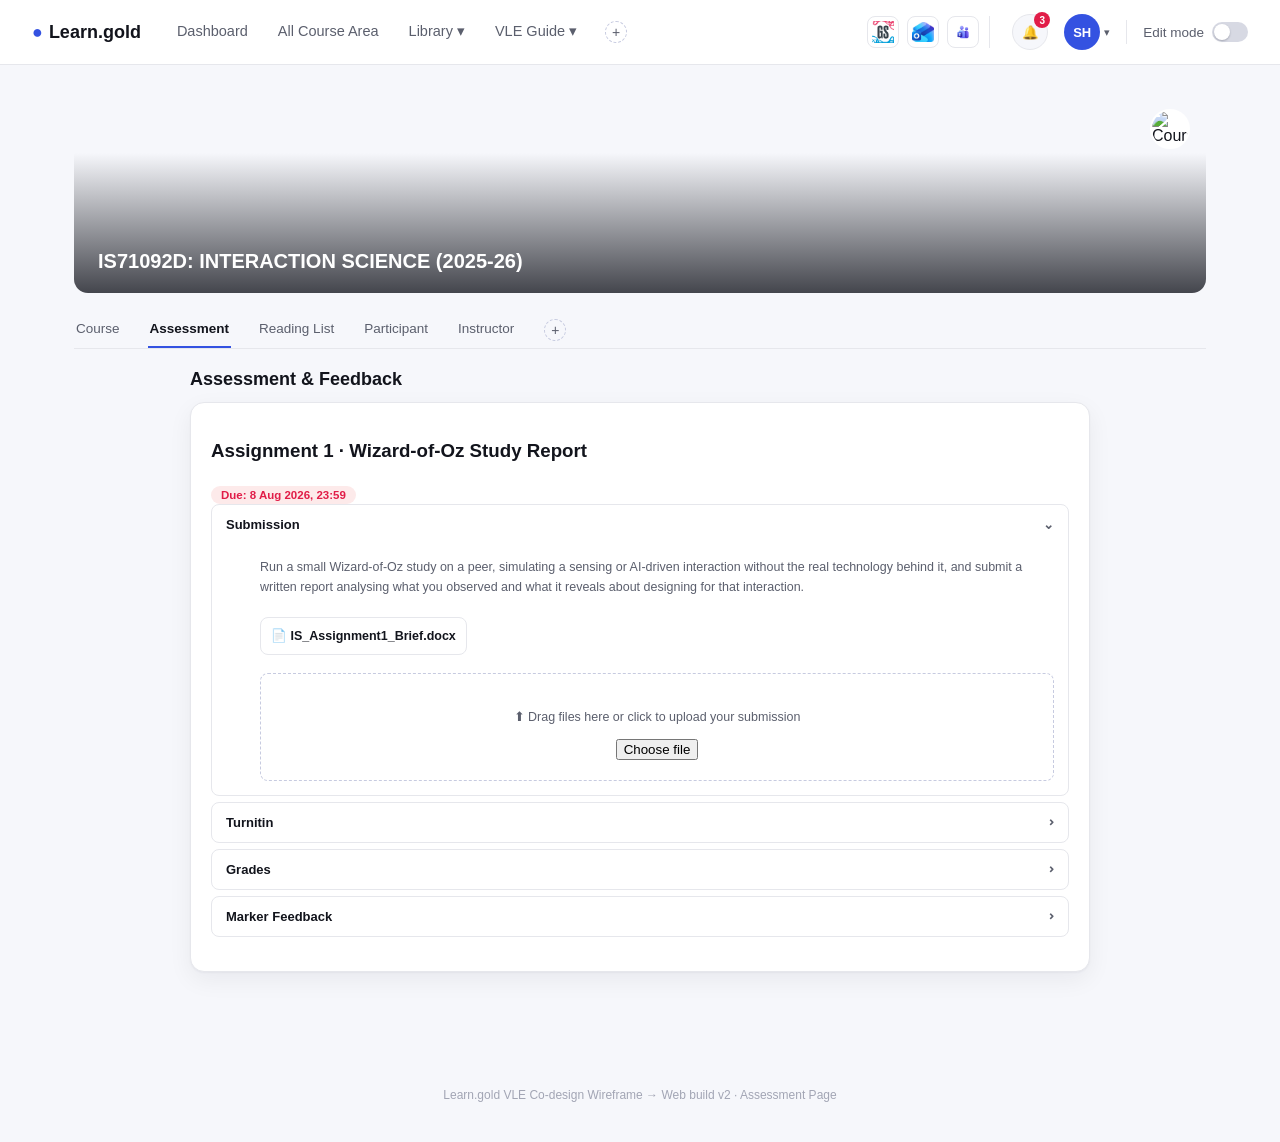
==== v3-assignment-is.html @ fa29c526 "Initial commit: v3 site (VLE prototype) Co-Authored-By: Claude Sonnet 5 <noreply@anthropic.com> Clau" ====
<!DOCTYPE html>
<html lang="zh-Hant">
<head>
<meta charset="UTF-8">
<meta name="viewport" content="width=device-width, initial-scale=1.0">
<title>Assessment · Learn.gold</title>
<link rel="stylesheet" href="v3-styles.css">
</head>
<body>

<nav class="topnav">
  <div class="nav-left">
    <div class="brand"><span class="dot">●</span>Learn.gold</div>
    <div class="nav-links">
      <a href="v3-dashboard.html">Dashboard</a>
      <a href="v3-all-courses.html">All Course Area</a>
      <a href="https://www.gold.ac.uk/library/">Library ▾</a>
      <a href="https://www.gold.ac.uk/students/vle/">VLE Guide ▾</a>
      <!-- add-to-nav: pick extra shortcuts to pin into the navigation bar -->
      <div class="nav-add">
        <button class="nav-add-btn" id="navAddBtn" title="Add a shortcut to the navigation bar" aria-haspopup="true">+</button>
        <div class="nav-add-panel" id="navAddPanel">
          <div class="nav-add-head">Add to navigation</div>
          <label class="nav-add-item">
            <input type="checkbox" data-nav-add="analytics" data-nav-href="v3-achievement.html">
            <span>Learning Analytics</span>
          </label>
          <label class="nav-add-item">
            <input type="checkbox" data-nav-add="calendar" data-nav-href="v3-calendar.html">
            <span>Calendar</span>
          </label>
        </div>
      </div>
    </div>
  </div>
  <div class="nav-right">
    <div class="brand-icons">
      <button class="brand-icon-btn" title="my goldsmiths"><img src="assets/icon-goldsmiths.png" alt="My Goldsmiths"></button>
      <button class="brand-icon-btn" title="Outlook"><img src="assets/icon-outlook.jpeg" alt="Outlook"></button>
      <button class="brand-icon-btn" title="Microsoft Teams"><img src="assets/icon-teams.jpeg" alt="Microsoft Teams"></button>
    </div>
    <button class="icon-btn" title="Notifications">🔔<span class="badge">3</span></button>
    <div class="user-menu">
      <button class="user-menu-trigger" id="userMenuBtn" aria-haspopup="true">
        <div class="avatar" title="雪莉美 Sherly">SH</div>
        <span class="chevron">▾</span>
      </button>
      <div class="user-menu-panel" id="userMenuPanel">
        <a href="#" class="um-entry">Profile</a>
        <a href="#" class="um-entry">Preferences</a>
        <a href="#" class="um-entry">Private files</a>
        <div class="um-divider"></div>
        <a href="#" class="um-entry" id="signOutBtn">Sign out</a>
      </div>
    </div>
    <div class="nav-divider"></div>
    <label class="edit-mode-toggle">
      <span>Edit mode</span>
      <input type="checkbox" id="editModeToggle">
      <span class="toggle-track"><span class="toggle-thumb"></span></span>
    </label>
  </div>
</nav>

<div class="page">

  <div class="hero-banner" style="background-image:url('https://picsum.photos/seed/interaction1/1200/400')">
    <div class="instructor"><img src="https://i.pravatar.cc/80?img=32" alt="Course lead"></div>
    <div class="hero-text">
      <h1>IS71092D: INTERACTION SCIENCE (2025-26)</h1>
    </div>
  </div>

  <div class="tabbar">
    <a href="v3-course-is.html">Course</a>
    <a href="v3-assignment-is.html" class="active">Assessment</a>
    <a href="v3-reading-list.html?c=is">Reading List</a>
    <a href="v3-participant.html?c=is">Participant</a>
    <a href="v3-instructor.html?c=is">Instructor</a>
    <div class="tab-add">
      <button class="tab-add-btn" title="Add a section to this course" aria-haspopup="true">+</button>
      <div class="tab-add-panel">
        <div class="tab-add-head">Add section</div>
        <label class="tab-add-item"><input type="checkbox" data-tab-add="quiz"><span>Quiz</span></label>
        <label class="tab-add-item"><input type="checkbox" data-tab-add="resources"><span>Resources</span></label>
      </div>
    </div>
  </div>

  <div class="assign-main" style="max-width:900px;margin:0 auto;">

    <div class="section-head" style="margin-bottom:12px;">
      <h2 style="font-size:18px;">Assessment &amp; Feedback</h2>
    </div>

    <div class="assignment-block card">
      <h3>Assignment 1 · Wizard-of-Oz Study Report</h3>
      <div class="deadline-tag">Due: 8 Aug 2026, 23:59</div>
      <div class="info-accordion">
        <div class="info-row">
          <div class="info-row-head"><span>Submission</span><span class="chev">⌄</span></div>
          <div class="info-row-body">
            <p>Run a small Wizard-of-Oz study on a peer, simulating a sensing or AI-driven interaction without the real technology behind it, and submit a written report analysing what you observed and what it reveals about designing for that interaction.</p>
            <div class="doc-chip">📄 IS_Assignment1_Brief.docx</div>
            <div class="upload-area">
              <p>⬆ Drag files here or click to upload your submission</p>
              <button class="primary">Choose file</button>
            </div>
          </div>
        </div>
        <div class="info-row collapsed">
          <div class="info-row-head"><span>Turnitin</span><span class="chev">⌄</span></div>
          <div class="info-row-body">
            <p>Your submission is automatically checked against Turnitin's database for originality. You can view and re-check your similarity report as many times as you like before the deadline — only your latest submission is scored.</p>
            <div class="doc-chip">🛡️ Similarity report will appear here after upload</div>
          </div>
        </div>
        <div class="info-row collapsed">
          <div class="info-row-head"><span>Grades</span><span class="chev">⌄</span></div>
          <div class="info-row-body">
            <p>Graded against the module's standard marking rubric: study design (30%), quality of observation (40%), and analysis (30%). Your final grade will be released here once marking and moderation are complete.</p>
          </div>
        </div>
        <div class="info-row collapsed">
          <div class="info-row-head"><span>Marker Feedback</span><span class="chev">⌄</span></div>
          <div class="info-row-body">
            <p>Written feedback from your marker will appear here once grading is complete — use it to inform your final project.</p>
          </div>
        </div>
      </div>
    </div>

  </div>
</div>

<footer class="page-footer">Learn.gold VLE Co-design Wireframe → Web build v2 · Assessment Page</footer>

<script src="v3-script.js"></script>
</body>
</html>
---- v3-styles.css ----
:root{
  --blue:#3452e1;
  --blue-dark:#2438b0;
  --blue-light:#eef1fe;
  --green:#16a34a;
  --purple:#7c3aed;
  --red:#e11d48;
  --orange:#f5924a;
  --ink:#12141c;
  --ink-soft:#5b5f6d;
  --line:#e6e7ec;
  --bg:#f6f7fb;
  --card:#ffffff;
  --radius:14px;
  --radius-sm:8px;
  --shadow:0 1px 2px rgba(16,20,40,.04), 0 8px 24px rgba(16,20,40,.06);
  font-family:-apple-system,BlinkMacSystemFont,"Segoe UI",Roboto,Helvetica,Arial,sans-serif;
}

*{box-sizing:border-box;}
html,body{margin:0;padding:0;}
body{background:var(--bg);color:var(--ink);-webkit-font-smoothing:antialiased;}
a{color:inherit;text-decoration:none;}
ul{list-style:none;margin:0;padding:0;}
button{font-family:inherit;cursor:pointer;}

/* ---------- Top nav ---------- */
.topnav{display:flex;align-items:center;justify-content:space-between;padding:14px 32px;background:#fff;border-bottom:1px solid var(--line);position:sticky;top:0;z-index:50;}
.topnav .brand{font-weight:800;font-size:18px;color:var(--ink);display:flex;align-items:center;gap:6px;}
.topnav .brand .dot{color:var(--blue);}
.nav-left{display:flex;align-items:center;gap:34px;}
.nav-links{display:flex;align-items:center;gap:26px;font-size:14.5px;color:var(--ink-soft);}
.nav-links a{padding:6px 2px;border-bottom:2px solid transparent;}
.nav-links a.active{color:var(--ink);font-weight:600;border-color:var(--blue);}
.nav-links a:hover{color:var(--ink);}
.nav-right{display:flex;align-items:center;gap:16px;}
.icon-btn{width:36px;height:36px;border-radius:50%;display:flex;align-items:center;justify-content:center;background:var(--bg);border:1px solid var(--line);color:var(--ink-soft);position:relative;}
.icon-btn:hover{background:var(--blue-light);color:var(--blue);}
.icon-btn .badge{position:absolute;top:-3px;right:-3px;background:var(--red);color:#fff;font-size:10px;font-weight:700;border-radius:50%;width:16px;height:16px;display:flex;align-items:center;justify-content:center;}
.avatar{width:36px;height:36px;border-radius:50%;background:var(--blue);color:#fff;font-weight:700;font-size:13px;display:flex;align-items:center;justify-content:center;}
.quick-tools{display:flex;align-items:center;gap:8px;padding-right:10px;border-right:1px solid var(--line);margin-right:6px;}
.quick-tools .icon-btn{width:32px;height:32px;font-size:14px;}
.brand-icons{display:flex;align-items:center;gap:8px;padding-right:10px;border-right:1px solid var(--line);margin-right:6px;}
.brand-icon-btn{width:32px;height:32px;border-radius:8px;border:1px solid var(--line);background:#fff;display:flex;align-items:center;justify-content:center;overflow:hidden;padding:4px;}
.brand-icon-btn:hover{border-color:var(--blue);}
.brand-icon-btn img{width:100%;height:100%;object-fit:contain;}
.user-menu{position:relative;}
.user-menu-trigger{display:flex;align-items:center;gap:4px;background:none;border:none;padding:0;}
.user-menu-trigger .chevron{font-size:11px;color:var(--ink-soft);}
.user-menu-trigger:hover .chevron{color:var(--blue);}
.user-menu-panel{display:none;position:absolute;top:100%;right:0;margin-top:10px;background:#fff;border:1px solid var(--line);border-radius:10px;box-shadow:var(--shadow);padding:6px;min-width:180px;z-index:60;}
.user-menu-panel.open{display:block;}
.um-entry{display:block;font-size:13px;color:var(--ink);padding:8px 10px;border-radius:6px;}
.um-entry:hover{background:var(--blue-light);color:var(--blue);}
.um-divider{height:1px;background:var(--line);margin:6px 2px;}
.nav-divider{width:1px;height:24px;background:var(--line);}
.edit-mode-toggle{display:flex;align-items:center;gap:8px;font-size:13.5px;color:var(--ink-soft);cursor:pointer;user-select:none;}
.edit-mode-toggle input{display:none;}
.edit-mode-toggle .toggle-track{width:36px;height:20px;border-radius:20px;background:#d7d9e3;position:relative;transition:background .15s;flex:0 0 36px;}
.edit-mode-toggle .toggle-thumb{position:absolute;top:2px;left:2px;width:16px;height:16px;border-radius:50%;background:#fff;box-shadow:0 1px 2px rgba(16,20,40,.25);transition:left .15s;}
.edit-mode-toggle input:checked + .toggle-track{background:var(--blue);}
.edit-mode-toggle input:checked + .toggle-track .toggle-thumb{left:18px;}

/* ---------- Page shell ---------- */
.page{max-width:1180px;margin:0 auto;padding:28px 24px 80px;}
.page-head{display:flex;align-items:center;justify-content:space-between;margin-bottom:18px;}
.page-head h1{font-size:26px;margin:0;}

.card{background:var(--card);border:1px solid var(--line);border-radius:var(--radius);box-shadow:var(--shadow);}
.section{padding:20px 22px;margin-bottom:20px;}
.section-head{display:flex;align-items:center;justify-content:space-between;margin-bottom:14px;flex-wrap:wrap;gap:8px;}
.section-head h2{font-size:16px;margin:0;display:flex;align-items:center;gap:8px;}
.section-head .actions{display:flex;align-items:center;gap:14px;font-size:13px;}
.link-more{color:var(--blue);font-weight:600;white-space:nowrap;background:none;border:none;font-size:13px;}
.link-more:hover{text-decoration:underline;}
.muted-link{color:var(--ink-soft);}

/* Timeline */
.term-badge{display:inline-block;background:var(--blue-light);color:var(--blue);font-size:12px;font-weight:700;padding:4px 10px;border-radius:20px;margin-right:10px;}
.timeline-row{display:flex;align-items:center;font-size:13.5px;color:var(--ink-soft);margin-bottom:10px;}
.progress-wrap{display:flex;align-items:center;gap:12px;}
.progress-bar{flex:1;height:8px;background:#eceef5;border-radius:6px;overflow:hidden;}
.progress-bar > span{display:block;height:100%;background:var(--blue);border-radius:6px;}
.progress-pct{font-size:13px;font-weight:700;color:var(--blue);}
.date-row{display:flex;justify-content:space-between;font-size:12.5px;color:var(--ink-soft);margin-top:8px;}

/* Achievement */
.stat-grid{display:grid;grid-template-columns:repeat(4,1fr);gap:14px;}
.stat-card{border:1px solid var(--line);border-radius:var(--radius-sm);padding:16px 12px;text-align:center;cursor:default;display:block;transition:transform .15s ease, box-shadow .15s ease;}
a.stat-card{cursor:pointer;}
a.stat-card:hover{transform:translateY(-2px);box-shadow:var(--shadow);border-color:var(--blue);}
.stat-card .num{font-size:26px;font-weight:800;margin-bottom:2px;}
.stat-card.blue .num{color:var(--blue);}
.stat-card.green .num{color:var(--green);}
.stat-card.purple .num{color:var(--purple);}
.stat-card.red .num{color:var(--red);}
.stat-card .label{font-size:12.5px;color:var(--ink);font-weight:600;}
.stat-card .sub{font-size:11.5px;color:var(--ink-soft);margin-top:2px;}
.stat-card .sub.link{color:var(--red);cursor:pointer;}

/* Timetable */
.timetable{width:100%;border-collapse:collapse;font-size:12.5px;}
.timetable th{text-align:left;font-weight:700;color:var(--ink-soft);padding:8px 6px;border-bottom:1px solid var(--line);font-size:12px;}
.timetable td{padding:6px;vertical-align:top;border-bottom:1px solid #f1f2f6;}
.slot{border-radius:8px;padding:6px 8px;margin-bottom:6px;font-weight:600;font-size:11.5px;line-height:1.3;}
.slot.is{background:#e7f6ec;color:#177a3f;}
.slot.atux{background:#fdeaea;color:#c23636;}
.slot.lcux{background:#e7eefc;color:#2748c9;}
.slot.fp{background:#fdf3e2;color:#a9711a;}

/* Filter bar */
.filter-bar{display:flex;align-items:center;gap:10px;flex-wrap:wrap;}
.search-box{display:flex;align-items:center;gap:8px;background:var(--bg);border:1px solid var(--line);border-radius:20px;padding:7px 14px;font-size:13px;color:var(--ink-soft);min-width:200px;}
.search-box input{border:none;background:none;outline:none;font-size:13px;color:var(--ink);width:100%;}
.filter-select{border:1px solid var(--line);background:#fff;border-radius:20px;padding:7px 12px;font-size:12.5px;color:var(--ink-soft);}

/* Generic lightweight feedback toast + icon-btn active state — used to make every button
   across the prototype feel interactive rather than dead (per explicit request: 我功能都
   要可以互動喔). */
.toast{position:fixed;bottom:24px;left:50%;transform:translateX(-50%) translateY(20px);background:var(--ink);color:#fff;padding:10px 18px;border-radius:8px;font-size:13px;font-weight:600;box-shadow:var(--shadow);opacity:0;pointer-events:none;transition:opacity .2s ease, transform .2s ease;z-index:999;max-width:80vw;text-align:center;}
.toast.show{opacity:1;transform:translateX(-50%) translateY(0);}
.icon-btn.active{color:#f5a623;background:#fff8ec;border-color:#f5a623;}
.course-grid.list-view{grid-template-columns:1fr;}
.course-grid.list-view .course-card{flex-direction:row;}
.course-grid.list-view .course-cover{width:140px;height:auto;flex:0 0 140px;}
.course-grid.list-view .course-body{flex:1;}

/* Horizontal scroll rows */
.scroll-row{display:flex;gap:16px;overflow-x:auto;scroll-snap-type:x proximity;padding-bottom:6px;margin:0 -2px;}
.scroll-row::-webkit-scrollbar{height:6px;}
.scroll-row::-webkit-scrollbar-thumb{background:var(--line);border-radius:6px;}
.scroll-row .course-card{scroll-snap-align:start;flex:0 0 260px;}
.scroll-nav{display:flex;gap:6px;}
.scroll-nav button{width:28px;height:28px;border-radius:50%;border:1px solid var(--line);background:#fff;display:flex;align-items:center;justify-content:center;color:var(--ink-soft);}
.scroll-nav button:hover{background:var(--blue-light);color:var(--blue);}

/* Course grid */
.course-grid{display:grid;grid-template-columns:repeat(4,1fr);gap:16px;}
.course-card{border:1px solid var(--line);border-radius:var(--radius-sm);overflow:hidden;background:#fff;display:flex;flex-direction:column;transition:transform .15s ease, box-shadow .15s ease;cursor:pointer;}
.course-card:hover{transform:translateY(-3px);box-shadow:var(--shadow);}
.course-cover{height:110px;position:relative;display:flex;align-items:flex-start;justify-content:flex-start;gap:6px;flex-wrap:wrap;padding:8px;background-size:cover;background-position:center;}
.course-cover .tag{background:rgba(255,255,255,.92);color:var(--ink);font-size:10.5px;font-weight:700;padding:3px 8px;border-radius:20px;}
.course-body{padding:10px 12px 12px;}
.course-title{font-size:12px;font-weight:700;line-height:1.3;margin-bottom:8px;min-height:31px;}
.course-progress{display:flex;align-items:center;gap:8px;}
.course-progress .progress-bar{height:5px;}
.course-progress .pct{font-size:11px;color:var(--ink-soft);white-space:nowrap;}

.all-courses-card{border:1.5px dashed #c7cbe0;border-radius:var(--radius-sm);display:flex;flex-direction:column;align-items:center;justify-content:center;gap:8px;color:var(--ink-soft);font-size:12.5px;font-weight:600;min-height:170px;background:#fbfbfe;}
.all-courses-card .plus{width:34px;height:34px;border-radius:50%;background:var(--blue-light);color:var(--blue);display:flex;align-items:center;justify-content:center;font-size:18px;font-weight:700;}
.all-courses-card:hover{border-color:var(--blue);color:var(--blue);}

/* Upcoming event */
.event-strip{display:flex;gap:16px;align-items:stretch;}
.event-date{flex:0 0 74px;display:flex;flex-direction:column;align-items:center;justify-content:center;color:#c7cbe0;font-weight:800;}
.event-date .num{font-size:40px;line-height:1;}
.event-date .day{font-size:12px;color:var(--ink-soft);font-weight:600;}
.event-cards{display:flex;gap:14px;overflow-x:auto;flex:1;}
.event-card{flex:0 0 200px;border-radius:var(--radius-sm);overflow:hidden;border:1px solid var(--line);}
.event-card .thumb{height:90px;background-size:cover;background-position:center;}
.event-card .info{padding:8px 10px;}
.event-card .title{font-size:12px;font-weight:700;margin-bottom:4px;line-height:1.3;}
.event-card .meta{font-size:11px;color:var(--ink-soft);}

/* Quick links */
.quick-grid{display:grid;grid-template-columns:repeat(4,1fr);gap:20px;}
.quick-col h4{font-size:13px;margin:0 0 10px;}
.quick-col ul li{margin-bottom:8px;}
.quick-col ul li a{color:var(--blue);font-size:12.5px;}
.quick-col ul li a:hover{text-decoration:underline;}

footer.page-footer{text-align:center;font-size:12px;color:#a2a5b4;padding:20px 0 40px;}

/* ============================================================
   Course-detail shell shared by course / assignment / participant / instructor
   ============================================================ */
.hero-banner{border-radius:var(--radius);overflow:hidden;position:relative;height:200px;background-size:cover;background-position:center;margin-bottom:18px;display:flex;align-items:flex-end;}
.hero-banner::after{content:"";position:absolute;inset:0;background:linear-gradient(180deg,rgba(18,20,28,0) 30%,rgba(18,20,28,.78) 100%);}
.hero-banner .hero-text{position:relative;z-index:1;padding:20px 24px;color:#fff;}
.hero-banner h1{font-size:20px;margin:0;font-weight:800;}
.hero-banner .instructor{position:absolute;top:16px;right:16px;z-index:2;width:40px;height:40px;border-radius:50%;background:#fff;border:2px solid #fff;overflow:hidden;}
.hero-banner .instructor img{width:100%;height:100%;object-fit:cover;}

.tabbar{display:flex;gap:26px;border-bottom:1px solid var(--line);margin-bottom:20px;font-size:13.5px;color:var(--ink-soft);}
.tabbar a{padding:10px 2px;display:block;border-bottom:2px solid transparent;}
.tabbar a.active{color:var(--ink);font-weight:700;border-color:var(--blue);}
.tabbar a:hover{color:var(--ink);}

/* ---------- Course page (Weekly Materials) layout ---------- */
.assign-layout{display:flex;gap:24px;align-items:flex-start;position:relative;}
.assign-main{flex:1;min-width:0;}

/* White triangle pointer that pops out of the sidebar and tracks the active section */
.toc-pointer{
  position:absolute;left:246px;top:100px;width:0;height:0;
  border-top:9px solid transparent;border-bottom:9px solid transparent;border-left:9px solid #fff;
  filter:drop-shadow(2px 1px 2px rgba(16,20,40,.15));
  transition:top .25s ease, opacity .2s ease;z-index:15;pointer-events:none;opacity:0;
}
.toc-pointer.visible{opacity:1;}

/*
  Sidebar scroll behaviour (updated per latest request):
  - The sidebar now has its OWN internal scroll region (overflow-y:auto). Scrolling with the
    mouse over the sidebar scrolls the sidebar's own list; JS listens to that internal scroll
    and drives the main content (.assign-main) to the matching week in sync, AND turns the
    blue active highlight ON — "滑側邊欄時兩邊一起動 + 有藍色highlight".
  - Scrolling with the mouse over the main content (.assign-main) is normal page/window scroll.
    It does NOT touch the sidebar's internal scroll position (separate scroll containers, so the
    sidebar visually stays put), and JS explicitly turns the highlight OFF while this happens —
    "滑material只有material動、側邊欄不動、也沒有highlight".
  See v3-script.js for the scroll-source-aware sync logic.
*/
.toc-sidebar{
  flex:0 0 250px;position:sticky;top:84px;align-self:flex-start;
  max-height:calc(100vh - 104px);overflow-y:auto;
  /* Without this, the browser's own scroll-anchoring can silently nudge this container's
     scrollTop whenever a week auto-expands above the fold while you're reading the material —
     which looks exactly like "the sidebar moved on its own while I was scrolling the material"
     (滑material時不要滑動側邊欄). This flag turns that automatic compensation off. */
  overflow-anchor:none;
  background:var(--card);border:1px solid var(--line);border-radius:var(--radius);
  padding:16px;box-shadow:var(--shadow);
}
.toc-search{width:100%;margin-bottom:10px;}
.toc-search input{width:100%;}
.toc-tools{display:flex;flex-direction:column;gap:4px;margin-bottom:14px;position:relative;}
.toc-tool{text-align:left;background:none;border:none;color:var(--ink-soft);font-size:12.5px;padding:6px 4px;border-radius:6px;}
.toc-tool:hover{background:var(--blue-light);color:var(--blue);}

.toc-progress{background:var(--bg);border-radius:10px;padding:12px;margin-bottom:16px;}
.toc-progress-top{display:flex;align-items:baseline;gap:8px;margin-bottom:8px;flex-wrap:wrap;}
.toc-progress-pct{font-size:18px;font-weight:800;color:var(--blue);}
.toc-progress-label{font-size:11.5px;color:var(--ink-soft);}
.toc-progress .progress-bar{height:6px;margin-bottom:8px;}
.toc-progress .progress-bar > span{transition:width .35s ease;}
.toc-expand-links{font-size:11.5px;}
.toc-expand-links a{color:var(--blue);}
.toc-expand-links a:hover{text-decoration:underline;}

.toc-head{font-size:11.5px;text-transform:uppercase;letter-spacing:.04em;color:var(--ink-soft);display:flex;align-items:center;gap:6px;margin:0 0 8px;}
.toc-count{background:var(--blue-light);color:var(--blue);font-weight:700;font-size:10.5px;border-radius:20px;padding:1px 7px;}

.toc-tree{display:flex;flex-direction:column;gap:2px;}
.toc-week-head{display:flex;align-items:center;gap:8px;font-size:13.5px;font-weight:600;color:var(--ink);padding:8px 6px;border-radius:8px;cursor:pointer;border-left:2px solid transparent;}
.toc-week-head:hover{background:var(--blue-light);color:var(--blue);}
.toc-week-head:hover .chev{color:var(--blue);}
.toc-week-head:hover .toc-badge{border-color:var(--blue);color:var(--blue);}
.toc-week-head .chev{font-size:11px;color:var(--ink-soft);transition:transform .18s ease, color .15s ease;width:10px;}
.toc-week-head .toc-week-title{flex:1;}
.toc-week-head .toc-badge{font-size:11.5px;font-weight:700;color:var(--ink-soft);background:#fff;border:1px solid var(--line);border-radius:7px;padding:2px 8px;min-width:20px;text-align:center;transition:background .15s ease, color .15s ease, border-color .15s ease;}
.toc-week.collapsed .chev{transform:rotate(-90deg);}
/* .active is driven purely by the scrollspy in v3-script.js: whichever topic is under the "current" line gets this treatment */
.toc-week-head.active{color:var(--blue);border-left-color:var(--blue);background:var(--blue-light);font-weight:700;box-shadow:inset 0 0 0 1.5px var(--blue);}
.toc-week-head.active .chev{color:var(--blue);}
.toc-week-head.active .toc-badge{background:var(--blue);color:#fff;border-color:var(--blue);}

/* Auto-expand (triggered by scrolling the material into that week, see v3-script.js) now happens
   far more often than a manual click used to, so the open/close needs to feel like a smooth
   unfold (絲滑) rather than an instant display:none/flex snap. max-height+opacity animates that;
   display stays flex at all times so the transition actually has something to animate. */
.toc-week-body{display:flex;flex-direction:column;padding:2px 0 6px 30px;overflow:hidden;max-height:600px;opacity:1;transition:max-height .3s ease, opacity .25s ease, padding .3s ease;}
.toc-week.collapsed .toc-week-body{max-height:0;opacity:0;padding-top:0;padding-bottom:0;}
.toc-sub{font-size:12.5px;color:var(--ink-soft);padding:6px 8px;border-radius:6px;border-left:2px solid transparent;margin-left:-2px;}
.toc-sub:hover{color:var(--blue);background:var(--blue-light);}
.toc-sub.active{color:var(--blue);font-weight:700;background:var(--blue-light);border-left-color:var(--blue);}
.toc-week[hidden]{display:none;}
.toc-top-link{display:block;font-size:13.5px;font-weight:600;color:var(--ink);padding:8px 6px;border-radius:8px;}
.toc-top-link:hover{background:var(--blue-light);color:var(--blue);}

.module-info-grid{display:grid;grid-template-columns:repeat(2,1fr);gap:12px 24px;}
.module-info-grid > div{display:flex;flex-direction:column;gap:2px;}
.mi-label{font-size:11px;text-transform:uppercase;letter-spacing:.03em;color:var(--ink-soft);}
.mi-value{font-size:13.5px;font-weight:600;color:var(--ink);}

.reading-list{list-style:none;margin:0;padding:0;display:flex;flex-direction:column;gap:10px;}
.reading-list li{font-size:13px;color:var(--ink);display:flex;gap:8px;align-items:flex-start;line-height:1.5;}
.rl-tag{flex:0 0 auto;font-size:10px;font-weight:700;text-transform:uppercase;border-radius:20px;padding:2px 8px;margin-top:2px;}
.rl-tag.required{background:#fdeaea;color:var(--red);}
.rl-tag.further{background:var(--blue-light);color:var(--blue);}

/* scroll-margin-top keeps scrollIntoView() targets from landing hidden behind the sticky
   top nav (滑到時被卡在最上面看不到的問題). */
.week-block,.material-row{scroll-margin-top:96px;}
.week-block{padding:18px 20px;margin-bottom:14px;transition:box-shadow .2s ease, border-color .2s ease;}
.week-block .week-head{display:flex;align-items:center;justify-content:space-between;cursor:pointer;gap:10px;}
.week-block h3{font-size:14.5px;margin:0;transition:color .15s ease;}
.week-block .chev{color:var(--ink-soft);transition:transform .15s ease, color .15s ease;flex:0 0 auto;}
.week-block .week-head:hover h3{color:var(--blue);}
.week-block .week-head:hover .chev{color:var(--blue);}
/* Scrolling into a week now auto-expands it (see v3-script.js), which happens far more often
   than the old manual-click-only open/close — needs to unfold smoothly (絲滑) rather than snap
   via display:none. max-height is generous (2000px) since a week's body can hold 3-4 rows plus
   the intro paragraph. */
.week-body{overflow:hidden;max-height:2000px;opacity:1;transition:max-height .35s ease, opacity .3s ease;}
.week-block.collapsed .week-body{max-height:0;opacity:0;}
.week-block.collapsed .chev{transform:rotate(-90deg);}
.week-block.in-view{border-color:var(--blue);box-shadow:0 0 0 2px var(--blue-light), var(--shadow);}
.week-block.in-view h3{color:var(--blue);}
.week-block.in-view .chev{color:var(--blue);}
.week-block p{font-size:13px;color:var(--ink-soft);line-height:1.55;margin:10px 0 14px;}

/* The border/background/padding used to live on .material-item, which only wraps the
   icon+title — NOT the Mark as Complete button or star. That meant the visible "box" around
   a plain row (icon+title only) and a homework row (icon+title, PLUS an extra trailing
   chevron) were never actually the same box, so their right edges never lined up. Moving the
   border/padding to .material-row itself (the actual full-width row container that already
   holds icon+title+button+star as siblings) makes every row's outer box identical regardless
   of what's inside it. */
.material-row{display:flex;align-items:center;gap:8px;margin-bottom:6px;border:1px solid var(--line);border-radius:8px;padding:9px 10px;position:relative;background:#fff;transition:background .15s ease,border-color .15s ease;}
.material-row:hover{background:var(--blue-light);border-color:var(--blue-light);}
.material-row .material-item{flex:1;margin-bottom:0;}
.material-item{display:flex;align-items:center;gap:10px;font-size:12.5px;font-weight:600;color:var(--ink);text-align:left;border:none;background:none;padding:0;}
.material-item .m-icon{width:26px;height:26px;border-radius:6px;display:flex;align-items:center;justify-content:center;font-size:12px;color:#fff;flex:0 0 26px;}
.material-item .m-icon.slide{background:#f5924a;}
.material-item .m-icon.talk{background:#4a90f5;}
.material-item .m-icon.recap{background:#8b5cf6;}
.material-item .m-icon.homework{background:#16a34a;}
.material-item .m-icon.reading{background:#0891b2;}
.material-item .m-title{flex:1;}

.material-row.in-view{background:var(--blue-light);border-color:var(--blue);}
.material-row.in-view .material-item{color:var(--blue-dark);}
.material-row.in-view .m-icon{box-shadow:0 0 0 2px #fff, 0 0 0 3px var(--blue);}
/* Homework row: the highlight color has to land on .sub-section-head (the part with real
   padding/background) instead of the outer .material-row.sub-section, which is now background:none. */
.material-row.sub-section.in-view{background:none;border-color:var(--blue);}
.material-row.sub-section.in-view .sub-section-head{background:var(--blue-light);}
.material-row.sub-section.in-view .material-item{color:var(--blue-dark);}

.bm-btn{flex:0 0 auto;background:none;border:none;font-size:16px;color:#c7cbe0;padding:4px 6px;border-radius:6px;line-height:1;}
.bm-btn:hover{color:#f5a623;background:var(--blue-light);}
.bm-btn.active{color:#f5a623;}

/* Mark-as-Complete pill (comment #13: 我要有這個功能) */
.complete-btn{
  flex:0 0 auto;font-size:11.5px;font-weight:700;padding:6px 12px;border-radius:20px;
  border:1px solid var(--blue);color:var(--blue);background:#fff;white-space:nowrap;
  transition:background .15s ease, color .15s ease;
}
.complete-btn:hover{background:var(--blue-light);}
.complete-btn.done{background:var(--green);border-color:var(--green);color:#fff;}
.complete-btn.done:hover{background:#128a3e;}

/* .material-row (flex) + .sub-section both land on this div for homework rows — without this
   override, the outer element stays display:flex and lays .sub-section-head/.sub-section-body
   out as flex SIBLINGS (side by side) instead of stacked. Forcing display:block here lets
   .sub-section-head (a normal block, so full-width) contain its own flex row. */
/* .material-row now carries its own border+padding (9px 10px) for the plain-row card look.
   The homework row's outer div has BOTH .material-row and .sub-section classes, so without
   an override it was getting .material-row's padding on the outer block AND .sub-section-head's
   own 9px 10px padding stacked inside it — double padding, which is exactly why that box read
   as visibly taller/"bigger" than the plain rows above it. Zeroing padding/background here
   means the ONLY padding comes from .sub-section-head below, sized to match a plain row exactly.
   IMPORTANT: do NOT also zero out border here — `.material-row.sub-section` (2 classes) beats
   `.sub-section` (1 class) on specificity, so a `border:none` in THIS rule wins outright and
   deletes the box border entirely (that was the "框線不見了" regression). `.material-row` and
   `.sub-section` both already set the identical `border:1px solid var(--line)`, so just leave
   border alone here and either one applies as the same visible border — no conflict. */
.material-row.sub-section{display:block;padding:0;background:none;}
.material-row.sub-section:hover{background:none;}
/* overflow:hidden was removed here — the expand chevron now sits just outside the box
   (right:-18px, see .sub-chev below) so it doesn't steal space from Mark as Complete/the star;
   overflow:hidden would clip it invisible. background:#fff added because .material-row.sub-section
   itself is background:none now (see above) — without it this card had no white face at all. */
.sub-section{border-radius:8px;margin-bottom:6px;background:#fff;}
/* .sub-section-head is now FLAT: material-item + complete-btn + bm-btn are direct flex
   children with the exact same gap/padding as a plain .material-row, so their end position is
   byte-for-byte identical to every other row. The expand chevron is taken OUT of the flex flow
   (position:absolute) instead of being a trailing flex sibling — as a flex sibling it consumed
   extra width+gap and shoved Mark as Complete/the star further left than on every other row,
   which is exactly the "沒對齊" misalignment. Now it floats over the row's own right padding
   without affecting where any other element lands. */
.sub-section .sub-section-head{display:flex;align-items:center;gap:8px;cursor:pointer;padding:9px 10px;position:relative;}
.sub-section .material-item{border:none;border-radius:0;flex:1;padding:0;}
.sub-section .material-item:hover{background:none;}
.sub-section .sub-section-head:hover .material-item{background:none;}
.sub-section .sub-section-head:hover{background:var(--blue-light);}
.sub-section .sub-chev{position:absolute;right:-18px;top:50%;transform:translateY(-50%);font-size:11px;color:var(--ink-soft);transition:transform .18s ease;}
.sub-section.collapsed .sub-chev{transform:translateY(-50%) rotate(-90deg);}
.sub-section.collapsed .sub-section-body{display:none;}
.sub-section-body{padding:0 14px 12px 46px;}
.sub-section-body p{font-size:12.5px;color:var(--ink-soft);line-height:1.55;margin:6px 0 0;}

.collapse-all-btn{font-size:12.5px;color:var(--ink-soft);border:1px solid var(--line);background:#fff;padding:6px 12px;border-radius:20px;}
.collapse-all-btn:hover{color:var(--blue);border-color:var(--blue);}

.download-all-btn{font-size:12.5px;font-weight:700;color:#fff;background:var(--blue);border:none;padding:7px 14px;border-radius:20px;display:inline-flex;align-items:center;gap:6px;}
.download-all-btn:hover{background:var(--blue-dark);}

/* Bookmarks dropdown panel */
.bookmarks-panel{display:none;position:absolute;top:100%;left:0;right:0;margin-top:4px;background:#fff;border:1px solid var(--line);border-radius:10px;box-shadow:var(--shadow);padding:10px;z-index:20;max-height:260px;overflow-y:auto;}
.bookmarks-panel.open{display:block;}
.bookmarks-panel-head{font-size:11px;text-transform:uppercase;letter-spacing:.04em;color:var(--ink-soft);margin-bottom:6px;}
.bm-entry{display:block;font-size:12.5px;color:var(--ink);padding:6px 8px;border-radius:6px;}
.bm-entry:hover{background:var(--blue-light);color:var(--blue);}
.bm-empty{font-size:12px;color:var(--ink-soft);padding:6px 8px;}

/* Material preview modal (comment #15: 點按進去看 ppt/word，可下載跟 bookmark) */
.modal-overlay{position:fixed;inset:0;background:rgba(16,20,40,.45);display:none;align-items:center;justify-content:center;z-index:100;padding:24px;}
.modal-overlay.open{display:flex;}
.modal-card{background:#fff;border-radius:var(--radius);max-width:560px;width:100%;max-height:85vh;overflow-y:auto;box-shadow:0 24px 60px rgba(16,20,40,.35);}
.modal-head{display:flex;align-items:center;justify-content:space-between;padding:18px 20px;border-bottom:1px solid var(--line);}
.modal-head h3{font-size:15px;margin:0;}
.modal-close{background:none;border:none;font-size:18px;color:var(--ink-soft);width:30px;height:30px;border-radius:50%;}
.modal-close:hover{background:var(--bg);color:var(--ink);}
.modal-body{padding:20px;}
.modal-preview{
  height:220px;border-radius:var(--radius-sm);background:linear-gradient(135deg,#eef1fe,#dfe6ff);
  display:flex;align-items:center;justify-content:center;font-size:44px;color:var(--blue);margin-bottom:16px;
}
.modal-actions{display:flex;gap:10px;}
.modal-actions button{flex:1;font-size:13px;font-weight:700;padding:10px;border-radius:10px;border:1px solid var(--line);background:#fff;color:var(--ink);}
.modal-actions button.primary{background:var(--blue);border-color:var(--blue);color:#fff;}
.modal-actions button.primary:hover{background:var(--blue-dark);}
.modal-actions button:not(.primary):hover{background:var(--blue-light);color:var(--blue);border-color:var(--blue-light);}

/* Big calendar modal (comment #18) */
.modal-card.wide{max-width:760px;}
.calendar-grid{display:grid;grid-template-columns:repeat(7,1fr);gap:6px;}
.calendar-grid .cal-day-label{font-size:11px;font-weight:700;color:var(--ink-soft);text-align:center;padding-bottom:4px;}
.calendar-grid .cal-cell{border:1px solid var(--line);border-radius:8px;min-height:70px;padding:6px;font-size:11px;color:var(--ink-soft);}
.calendar-grid .cal-cell .cal-date{font-weight:700;color:var(--ink);display:block;margin-bottom:4px;}
.calendar-grid .cal-cell.has-event{background:var(--blue-light);}
.calendar-grid .cal-cell .cal-tag{display:block;background:var(--blue);color:#fff;border-radius:5px;padding:1px 5px;font-size:9.5px;margin-top:2px;}

/* Achievement detail modal (comment #17) */
.badge-grid{display:grid;grid-template-columns:repeat(3,1fr);gap:12px;}
.badge-item{border:1px solid var(--line);border-radius:var(--radius-sm);padding:14px 8px;text-align:center;}
.badge-item .badge-icon{font-size:26px;margin-bottom:6px;}
.badge-item .badge-name{font-size:11.5px;font-weight:700;}
.badge-item .badge-sub{font-size:10.5px;color:var(--ink-soft);margin-top:2px;}
.badge-item.locked{opacity:.4;}

/* ---------- Assignment (submission) page ---------- */
.assignment-block{padding:18px 20px;margin-bottom:16px;}
.assignment-block .assignment-head{display:flex;align-items:center;justify-content:space-between;margin-bottom:14px;}
.assignment-block .assignment-head h2{font-size:16px;margin:0;}
.doc-chip{display:inline-flex;align-items:center;gap:8px;font-size:12.5px;font-weight:600;color:var(--ink);border:1px solid var(--line);border-radius:8px;padding:8px 10px;margin:8px 0;}
.doc-chip .m-icon{width:22px;height:22px;border-radius:6px;background:var(--blue);color:#fff;display:flex;align-items:center;justify-content:center;font-size:11px;flex:0 0 22px;}
.upload-area{border:1.5px dashed #c7cbe0;border-radius:var(--radius-sm);padding:20px;text-align:center;color:var(--ink-soft);font-size:12.5px;margin-top:10px;}
.upload-area:hover{border-color:var(--blue);color:var(--blue);background:var(--blue-light);}
.deadline-tag{font-size:11.5px;font-weight:700;color:var(--red);background:#fdeaea;border-radius:20px;padding:3px 10px;display:inline-block;margin-top:6px;}

/* ---------- Participant page ---------- */
.participant-table{width:100%;border-collapse:collapse;font-size:13px;}
.participant-table th{text-align:left;font-weight:700;color:var(--ink-soft);font-size:11.5px;padding:10px 8px;border-bottom:1px solid var(--line);}
.participant-table td{padding:9px 8px;border-bottom:1px solid #f1f2f6;}
.participant-table .p-name{display:flex;align-items:center;gap:10px;}
.p-avatar{width:26px;height:26px;border-radius:50%;background:var(--blue-light);color:var(--blue-dark);font-weight:700;font-size:11px;display:flex;align-items:center;justify-content:center;flex:0 0 26px;}
.role-tag{font-size:11px;font-weight:600;color:var(--ink-soft);background:var(--bg);border-radius:20px;padding:2px 9px;}
.participant-table tr:hover{background:var(--bg);}
.participant-table tr[hidden]{display:none;}

/* ---------- Instructor page ---------- */
.instructor-card{display:flex;gap:20px;padding:20px;margin-bottom:16px;align-items:flex-start;}
.instructor-photo{width:84px;height:84px;border-radius:14px;background:var(--blue-light);flex:0 0 84px;overflow:hidden;display:flex;align-items:center;justify-content:center;font-size:34px;}
.instructor-photo img{width:100%;height:100%;object-fit:cover;}
.instructor-info h3{margin:0 0 4px;font-size:15px;}
.instructor-info .role{color:var(--ink-soft);font-size:12.5px;margin-bottom:10px;}
.instructor-info p{font-size:12.5px;color:var(--ink-soft);line-height:1.6;margin:4px 0;}
.instructor-info a.book-link{color:var(--blue);font-weight:600;}

.info-accordion{margin-bottom:16px;}
.info-row{border:1px solid var(--line);border-radius:8px;margin-bottom:6px;overflow:hidden;}
.info-row .info-row-head{display:flex;align-items:center;gap:10px;padding:12px 14px;cursor:pointer;font-size:13px;font-weight:600;}
.info-row .info-row-head .m-icon{width:24px;height:24px;border-radius:6px;background:var(--blue-light);color:var(--blue);display:flex;align-items:center;justify-content:center;font-size:12px;flex:0 0 24px;}
.info-row .info-row-head .chev{margin-left:auto;color:var(--ink-soft);transition:transform .15s ease;}
.info-row.collapsed .chev{transform:rotate(-90deg);}
.info-row.collapsed .info-row-body{display:none;}
.info-row-body{padding:0 14px 14px 48px;font-size:12.5px;color:var(--ink-soft);line-height:1.6;}
.info-row-body a{color:var(--blue);font-weight:600;}

/* ---------- Standalone material preview page (v3-preview.html) ----------
   comment #15: clicking a material item opens a REAL page (not a popup). Structure follows
   the Figma "after clicking the material" page frame: breadcrumb, title row with bookmark +
   expand icons, an embedded document-style content card (heading/intro/tip/table), a Quick
   Links panel, and an Activity Details completion checkbox. */
.back-link{display:inline-block;margin:0 0 16px;font-size:13.5px;color:var(--ink-soft);font-weight:600;}
.back-link:hover{color:var(--blue);}
.pv-breadcrumb{font-size:11.5px;color:var(--ink-soft);margin:0 0 10px;}
.pv-breadcrumb a{color:var(--ink-soft);}
.pv-breadcrumb a:hover{color:var(--blue);}
.pv-title-row{display:flex;align-items:center;justify-content:space-between;margin-bottom:16px;}
.pv-title-row h1{margin:0;font-size:19px;}
.pv-title-actions{display:flex;gap:8px;}
.pv-title-actions .icon-btn.active{color:#f5a623;background:#fff8ec;}
.pv-layout{display:grid;grid-template-columns:2.4fr 1fr;gap:20px;align-items:start;}
.pv-doc{padding:28px;}
.pv-doc-expanded{grid-column:1 / -1;}
.pv-doc:fullscreen{background:#fff;overflow-y:auto;padding:56px 10vw;display:block;}
.pv-doc:fullscreen h2{font-size:30px;}
.pv-doc:fullscreen p{font-size:15px;max-width:720px;margin-left:auto;margin-right:auto;}
.pv-doc:fullscreen .pv-table{font-size:15px;max-width:720px;margin:0 auto;}
.pv-doc h2{margin:0 0 14px;font-size:22px;color:var(--purple);text-align:center;}
.pv-doc p{font-size:13px;line-height:1.7;color:var(--ink);text-align:center;margin:0 0 12px;}
.pv-doc .pv-note{color:var(--red);font-weight:600;font-size:12px;}
.pv-doc .pv-tip{font-style:italic;font-size:12px;color:var(--ink-soft);margin-bottom:20px;}
.pv-format-tag{display:inline-block;font-size:10px;font-weight:700;letter-spacing:.05em;text-transform:uppercase;padding:3px 10px;border-radius:20px;margin-bottom:14px;}
.pv-doc.pv-ppt{background:#1f2937;border-radius:12px;aspect-ratio:16/9;display:flex;flex-direction:column;justify-content:center;position:relative;overflow:auto;}
.pv-doc.pv-ppt .pv-format-tag{background:#374151;color:#93c5fd;align-self:center;}
.pv-doc.pv-ppt h2{color:#fff;font-size:26px;}
.pv-doc.pv-ppt p{color:#d1d5db;}
.pv-doc.pv-ppt .pv-tip{color:#9ca3af;}
.pv-slide-bullets{list-style:disc;text-align:left;max-width:520px;margin:0 auto 16px;font-size:14px;line-height:2;color:#fff;padding-left:22px;}
.pv-slide-time{color:#9ca3af;font-size:12px;}
.pv-slide-footer{position:absolute;bottom:14px;right:20px;font-size:11px;color:#6b7280;}
.pv-doc.pv-word{background:#fff;font-family:Georgia,'Times New Roman',serif;}
.pv-doc.pv-word .pv-format-tag{background:#e0e7ff;color:#3730a3;align-self:flex-start;}
.pv-doc.pv-word h2{text-align:left;border-bottom:2px solid #111827;padding-bottom:10px;color:#111827;}
.pv-doc.pv-word p{text-align:left;}
.pv-word-footer{text-align:right;font-size:11px;color:#9ca3af;margin-top:20px;border-top:1px solid var(--line);padding-top:8px;font-family:-apple-system,sans-serif;}
.pv-table{width:100%;border-collapse:collapse;margin-top:8px;font-size:12.5px;}
.pv-table th{background:var(--blue-light);color:var(--blue-dark);text-align:left;padding:8px 10px;font-size:11.5px;}
.pv-table td{border:1px solid var(--line);padding:8px 10px;color:var(--ink-soft);}
.pv-table tr:first-child td{font-weight:600;color:var(--ink);}
.pv-activity{border-top:1px solid var(--line);margin-top:24px;padding-top:16px;}
.pv-activity h4{margin:0 0 10px;font-size:13.5px;}
.pv-activity-check{display:flex;align-items:center;gap:8px;font-size:13px;cursor:pointer;}
.pv-activity-check input{width:16px;height:16px;accent-color:var(--green);}
.pv-quicklinks{padding:16px;display:flex;flex-direction:column;gap:2px;}
.pv-quicklinks h4{margin:0 0 8px;font-size:12.5px;text-transform:uppercase;letter-spacing:.4px;color:var(--ink-soft);}
.pv-quicklinks a{font-size:12.5px;font-weight:600;color:var(--blue);padding:8px 0;border-bottom:1px solid var(--line);}
.pv-quicklinks a:last-child{border-bottom:none;}
.bm-btn.large{font-size:14px;border:1px solid var(--line);border-radius:8px;padding:9px 14px;color:var(--ink-soft);}
.bm-btn.large.active{color:#f5a623;border-color:#f5a623;background:#fff8ec;}
.secondary-btn{font-size:13.5px;font-weight:600;color:var(--ink-soft);padding:9px 14px;border:1px solid var(--line);border-radius:8px;}
.secondary-btn:hover{color:var(--ink);background:var(--bg);}

@media (max-width:900px){
  .pv-layout{grid-template-columns:1fr;}
}

/* ============================================================
   NEW pages added from the Figma update: Achievement Board,
   Calendar & Timetable, All Courses Area (replace the earlier
   "designer's choice" modals with real, fully designed pages).
   ============================================================ */

/* ---- Achievement Board (v3-achievement.html) ---- */
.achv-head{display:flex;justify-content:space-between;align-items:flex-start;margin-bottom:20px;flex-wrap:wrap;gap:10px;}
.achv-head .eyebrow{font-size:11px;font-weight:700;color:var(--blue);letter-spacing:.4px;text-transform:uppercase;}
.achv-head h1{margin:2px 0 4px;font-size:20px;}
.achv-head p{margin:0;font-size:13px;color:var(--ink-soft);}
.achv-head .actions{display:flex;gap:8px;}
.achv-head .actions button{font-size:12.5px;padding:9px 14px;border-radius:8px;font-weight:600;}
.achv-head .actions .ghost{background:#fff;border:1px solid var(--line);color:var(--ink);}
.achv-head .actions .primary{background:var(--blue);color:#fff;border:none;}

.metric-row{display:grid;grid-template-columns:repeat(4,1fr);gap:14px;margin-bottom:20px;}
.metric-card{background:var(--card);border:1px solid var(--line);border-radius:var(--radius);padding:16px;display:flex;gap:12px;align-items:flex-start;box-shadow:var(--shadow);}
.metric-card .m-ic{width:38px;height:38px;border-radius:10px;display:flex;align-items:center;justify-content:center;font-size:16px;flex:0 0 38px;}
.metric-card .m-ic.blue{background:var(--blue-light);color:var(--blue);}
.metric-card .m-ic.purple{background:#f2ecff;color:var(--purple);}
.metric-card .m-ic.green{background:#e8f8ee;color:var(--green);}
.metric-card .m-ic.orange{background:#fdf0e4;color:var(--orange);}
.metric-card .m-label{font-size:11px;color:var(--ink-soft);}
.metric-card .m-num{font-size:19px;font-weight:800;margin-top:2px;}
.metric-card .m-sub{font-size:10.5px;color:var(--ink-soft);margin-top:2px;}
.metric-card .m-sub.up{color:var(--green);}
.metric-card .m-progress{margin-top:6px;height:5px;border-radius:4px;background:var(--bg);overflow:hidden;}
.metric-card .m-progress span{display:block;height:100%;background:var(--purple);}

/* Three clearly separated sections on All Courses Area. Icons removed from the
   headings; the title itself carries the hierarchy now — larger, heavier, with a
   rule above each section so the three blocks read as distinct areas. */
.section-sub-head{display:flex;justify-content:space-between;align-items:baseline;margin:0 0 16px;}
.section-sub-head h3{font-size:20px;font-weight:800;letter-spacing:-.02em;margin:0;}
.section-sub-head .muted-link{font-size:11.5px;color:var(--ink-soft);}

.achv-columns{display:grid;grid-template-columns:2fr 1fr;gap:20px;align-items:start;}
.grade-card{background:var(--card);border:1px solid var(--line);border-radius:var(--radius);padding:18px;margin-bottom:16px;}
.grade-card-head{display:flex;justify-content:space-between;align-items:flex-start;margin-bottom:4px;}
.grade-card-head .code{font-size:10.5px;color:var(--ink-soft);}
.grade-card-head h4{margin:2px 0 0;font-size:14px;}
.grade-pill{font-size:15px;font-weight:800;padding:2px 10px;border-radius:8px;}
.grade-pill.a{background:#e8f8ee;color:var(--green);}
.grade-pill.b{background:var(--blue-light);color:var(--blue);}
.grade-row{display:flex;align-items:center;gap:10px;font-size:11.5px;color:var(--ink-soft);margin:10px 0 2px;}
.grade-row .bar{flex:1;height:8px;border-radius:5px;background:var(--bg);overflow:hidden;}
.grade-row .bar span{display:block;height:100%;border-radius:5px;background:var(--green);}
.grade-sub-list{margin-top:12px;display:flex;flex-direction:column;gap:9px;}
.grade-sub-row .top{display:flex;justify-content:space-between;font-size:11px;color:var(--ink-soft);margin-bottom:3px;}
.grade-sub-row .bar{height:5px;border-radius:4px;background:var(--bg);overflow:hidden;}
.grade-sub-row .bar span{display:block;height:100%;border-radius:4px;background:#93a3f5;}

.report-card{background:var(--card);border:1px solid var(--line);border-radius:var(--radius);padding:16px;margin-bottom:16px;}
.report-card h4{margin:0 0 4px;font-size:13px;}
.report-card .muted{font-size:10.5px;color:var(--ink-soft);margin:0 0 8px;}
.report-line{display:flex;justify-content:space-between;font-size:11.5px;padding:7px 0;border-bottom:1px solid var(--line);}
.report-line:last-of-type{border-bottom:none;}
.report-line .val{font-weight:700;}
.report-line .val.up{color:var(--green);}
.report-card .primary{width:100%;margin-top:8px;font-size:12px;padding:9px;border-radius:8px;background:var(--blue);color:#fff;border:none;font-weight:600;}

.quick-action-row{display:flex;align-items:center;gap:10px;padding:8px 0;font-size:12px;font-weight:600;cursor:pointer;}
.quick-action-row .qi{width:26px;height:26px;border-radius:7px;display:flex;align-items:center;justify-content:center;font-size:12px;flex:0 0 26px;}
.quick-action-row.qred .qi{background:#fdeceb;color:var(--red);}
.quick-action-row.qblue .qi{background:var(--blue-light);color:var(--blue);}

.scale-row{display:flex;justify-content:space-between;align-items:center;font-size:11px;padding:4px 0;color:var(--ink-soft);}
.scale-row .dot{width:8px;height:8px;border-radius:50%;display:inline-block;margin-right:6px;}

.trend-card{background:var(--card);border:1px solid var(--line);border-radius:var(--radius);padding:18px;margin-top:6px;}
.trend-card h4{margin:0 0 2px;font-size:14px;}
.trend-card p{margin:0 0 10px;font-size:11.5px;color:var(--ink-soft);}
.trend-legend{display:flex;gap:14px;font-size:11px;color:var(--ink-soft);margin-bottom:6px;}
.trend-legend span{display:inline-flex;align-items:center;gap:5px;}
.trend-legend i{width:14px;height:2px;display:inline-block;background:var(--blue);}
.trend-legend i.dashed{background:repeating-linear-gradient(90deg,var(--purple) 0 4px,transparent 4px 7px);}

.archive-grid{display:grid;grid-template-columns:repeat(4,1fr);gap:14px;margin-top:14px;}
.archive-card{background:var(--card);border:1px solid var(--line);border-radius:var(--radius);padding:14px;}
.archive-card.current{border-color:var(--blue);box-shadow:0 0 0 1px var(--blue);}
.archive-card.projected{background:var(--bg);border-style:dashed;text-align:center;color:var(--ink-soft);display:flex;flex-direction:column;align-items:center;justify-content:center;}
.archive-year-tag{display:inline-block;font-size:11px;font-weight:700;color:var(--blue);background:var(--blue-light);padding:2px 8px;border-radius:6px;margin-bottom:6px;}
.archive-card .cur-badge{float:right;font-size:9.5px;font-weight:700;background:var(--blue);color:#fff;padding:2px 7px;border-radius:6px;}
.archive-card .yr{font-size:11px;color:var(--ink-soft);float:right;}
.archive-stat{display:flex;justify-content:space-between;font-size:11.5px;margin:5px 0;color:var(--ink-soft);}
.archive-stat b{color:var(--ink);}
.archive-card .pdf-btn{width:100%;margin-top:10px;font-size:11.5px;padding:8px;border:1px solid var(--line);border-radius:8px;background:#fff;color:var(--red);font-weight:600;}
.archive-card.current .pdf-btn{background:var(--blue);color:#fff;border-color:var(--blue);}
.archive-card.projected .proj-icon{font-size:22px;margin-bottom:6px;}
.archive-card.projected .est{color:var(--green);font-weight:700;}

/* ---- Calendar & Timetable (v3-calendar.html) ---- */
.cal-layout{display:grid;grid-template-columns:200px 1fr 240px;gap:18px;align-items:start;}
.cal-filter-card,.cal-week-card{background:var(--card);border:1px solid var(--line);border-radius:var(--radius);padding:16px;}
.cal-filter-group{margin-bottom:16px;}
.cal-filter-group h5{margin:0 0 8px;font-size:10.5px;letter-spacing:.4px;color:var(--ink-soft);text-transform:uppercase;}
.cal-filter-item{display:flex;align-items:center;gap:8px;font-size:12px;padding:4px 0;}
.cal-filter-item input{accent-color:var(--blue);}
.cal-filter-item .dot{width:8px;height:8px;border-radius:50%;margin-left:auto;}
.cal-stat-line{display:flex;justify-content:space-between;font-size:11.5px;padding:3px 0;color:var(--ink-soft);}
.cal-stat-line b{color:var(--ink);}

.cal-main{background:var(--card);border:1px solid var(--line);border-radius:var(--radius);padding:18px;}
.cal-main-head{display:flex;align-items:center;justify-content:space-between;margin-bottom:14px;flex-wrap:wrap;gap:8px;}
.cal-main-head .view-btns{display:flex;gap:6px;}
.cal-main-head .view-btns button{font-size:11.5px;padding:6px 10px;border-radius:7px;border:1px solid var(--line);background:#fff;}
.cal-main-head .view-btns button.active{background:var(--blue-light);border-color:var(--blue);color:var(--blue);}
.cal-main-head .add-event{background:var(--blue);color:#fff;border:none;font-size:12px;padding:8px 12px;border-radius:8px;font-weight:600;}
.cal-nav{display:flex;align-items:center;gap:12px;}
.cal-nav-btn{width:26px;height:26px;border-radius:50%;border:1px solid var(--line);background:#fff;display:flex;align-items:center;justify-content:center;cursor:pointer;}
.cal-month-title{font-weight:800;font-size:14.5px;}
.cal-grid7{display:grid;grid-template-columns:repeat(7,1fr);gap:4px;}
.cal-grid7 .dow{font-size:10px;font-weight:700;color:var(--ink-soft);text-align:center;padding-bottom:6px;}
/* flex column so the Reading Week pill can be pushed to the bottom of the cell
   while the day's other chips stay stacked under the date number */
.cal-day-box{border:1px solid var(--line);border-radius:8px;height:96px;padding:5px;font-size:9.5px;overflow:hidden;display:flex;flex-direction:column;}
.cal-day-box .dnum{font-size:10.5px;color:var(--ink-soft);font-weight:600;}
.cal-day-box.dim{background:var(--bg);}
.cal-day-box.dim .dnum{color:#c7cbe0;}
.cal-chip{display:block;border-radius:5px;padding:2px 5px;margin-top:3px;color:#fff;font-size:9px;font-weight:600;overflow:hidden;text-overflow:ellipsis;white-space:nowrap;}
.cal-chip.deadline{background:var(--red);}
.cal-chip.exam{background:var(--orange);}
.cal-chip.event{background:var(--green);}
.cal-chip.calc{background:#7c6ff0;}
.cal-chip.ds{background:#e0559b;}
.cal-chip.thermo{background:#3ba3d0;}
.cal-chip.linalg{background:#9b6bd6;}

.week-ahead-day{margin-bottom:14px;}
.week-ahead-day .wd-head{display:flex;align-items:center;gap:8px;font-size:12px;font-weight:700;margin-bottom:6px;}
.week-ahead-day .wd-head .wd-num{width:22px;height:22px;border-radius:50%;border:1px solid var(--line);display:flex;align-items:center;justify-content:center;font-size:10.5px;font-weight:700;}
.week-ahead-day .wd-head .wd-date{font-weight:400;color:var(--ink-soft);font-size:10.5px;}
.week-ahead-item{display:flex;flex-direction:column;font-size:11.5px;padding:5px 0 5px 8px;border-left:3px solid var(--line);margin-bottom:4px;}
.week-ahead-item.calc{border-color:#7c6ff0;}
.week-ahead-item.ds{border-color:#e0559b;}
.week-ahead-item.thermo{border-color:#3ba3d0;}
.week-ahead-item.linalg{border-color:#9b6bd6;}
.week-ahead-item.event{border-color:var(--green);}
.week-ahead-item.deadline{border-color:var(--red);}
.week-ahead-item .wi-title{font-weight:600;}
.week-ahead-item .wi-meta{color:var(--ink-soft);font-size:10.5px;}

/* ---- All Courses Area (v3-all-courses.html) ---- */
.enroll-badge{position:absolute;top:10px;left:10px;font-size:10px;font-weight:700;padding:3px 8px;border-radius:6px;color:#fff;}
.enroll-badge.active{background:var(--blue);}
.enroll-badge.complete{background:var(--green);}
.enroll-badge.auditing{background:var(--orange);}
.course-cover.audit-cover{background:linear-gradient(135deg,#e9d5ff,#c7d2fe);}
.enroll-actions{display:flex;gap:8px;margin-top:10px;padding:0 12px 12px;}
.enroll-actions button{flex:1;font-size:12px;padding:8px;border-radius:8px;font-weight:600;}
.enroll-actions .enroll-primary{background:var(--blue);color:#fff;border:none;}
.enroll-actions .enroll-secondary{background:#fff;border:1px solid var(--line);color:var(--ink);}
.discover-card p{font-size:11.5px;color:var(--ink-soft);line-height:1.5;margin:4px 12px 8px;}
.browse-card{border:1px dashed var(--line);border-radius:var(--radius);display:flex;flex-direction:column;align-items:center;justify-content:center;gap:8px;color:var(--ink-soft);font-size:13px;font-weight:600;min-height:230px;cursor:pointer;}
.browse-card .plus-circle{width:40px;height:40px;border-radius:50%;background:var(--bg);display:flex;align-items:center;justify-content:center;font-size:18px;}
.completed-tag{font-size:11.5px;color:var(--ink-soft);display:flex;justify-content:space-between;}
.completed-tag b{color:var(--ink);}

@media (max-width:1100px){
  .achv-columns{grid-template-columns:1fr;}
  .cal-layout{grid-template-columns:1fr;}
  .archive-grid{grid-template-columns:repeat(2,1fr);}
  .metric-row{grid-template-columns:repeat(2,1fr);}
}

@media (max-width:960px){
  .stat-grid,.course-grid,.quick-grid{grid-template-columns:repeat(2,1fr);}
  .badge-grid{grid-template-columns:repeat(2,1fr);}
  .assign-layout{flex-direction:column;}
  .toc-sidebar{position:static;width:100%;order:2;max-height:none;}
  .toc-pointer{display:none;}
  .nav-links{display:none;}
  .instructor-card{flex-direction:column;}
}

/* ============================================================
   Dashboard · Bento widget area (Option B)
   Replaces the old Timeline & Progress / statistics row / Timetable table.
   ============================================================ */
.dash-zone{background:#fff;border:1px solid var(--line);border-radius:20px;padding:14px;
  box-shadow:var(--shadow);margin-bottom:18px;}
.dash-zone-head{display:flex;align-items:center;justify-content:space-between;margin:2px 4px 12px;}
.dash-zone-head h2{font-size:16px;margin:0;letter-spacing:-.015em;}
.dash-zone-head .sub{font-size:11px;color:var(--ink-soft);}

/* left 1/2 hub · middle courses and right score are the same size ·
   add-widget spans the full width underneath them */
.board2{display:grid;grid-template-columns:repeat(12,1fr);gap:9px;align-items:stretch;}
.g-hub{grid-column:1 / 7;grid-row:1 / 3;}
.g-courses{grid-column:7 / 10;grid-row:1 / 2;}
.g-score{grid-column:10 / 13;grid-row:1 / 2;}
.g-add{grid-column:7 / 13;grid-row:2 / 3;min-height:110px;}

.bw{background:var(--bg);border:1px solid #edeef3;border-radius:14px;padding:11px 11px 10px;
  display:flex;flex-direction:column;min-height:0;
  transition:transform .15s ease, box-shadow .15s ease, background .15s ease;}
.bw:hover{background:#fff;box-shadow:0 2px 5px rgba(16,20,40,.05),0 10px 26px rgba(16,20,40,.07);transform:translateY(-1px);}
.bw-head{display:flex;align-items:center;justify-content:space-between;margin-bottom:8px;flex:0 0 auto;gap:8px;}
.bw-title{display:flex;align-items:center;gap:7px;font-size:13px;font-weight:800;letter-spacing:-.015em;}
.bw-ico{width:24px;height:24px;border-radius:7px;display:flex;align-items:center;justify-content:center;font-size:12px;flex:0 0 auto;color:#fff;}
.bw-ico.b{background:linear-gradient(135deg,#4f6bff,#3452e1);}
.bw-ico.g{background:linear-gradient(135deg,#34d17f,#16a34a);}
.bw-ico.y{background:linear-gradient(135deg,#a879ff,#7c3aed);}
.bw-more{font-size:9.5px;color:var(--ink-soft);cursor:pointer;}
.bw-body{flex:1 1 auto;min-height:0;}
.bw-cta{display:inline-flex;align-items:center;gap:5px;font-size:9.5px;font-weight:800;padding:7px 12px;
  border-radius:9px;white-space:nowrap;flex:0 0 auto;
  background:linear-gradient(135deg,#7c3aed,#3452e1);color:#fff;box-shadow:0 4px 11px rgba(52,82,225,.26);}
.bw-cta:hover{transform:translateY(-1px);color:#fff;}
/* All courses / See more learning analytics now use the same gradient pill as
   "Open Calendar". Kept compact — the border-top and its 7px gap are dropped and
   the button padding takes their place, so each widget's height is unchanged and
   the grid stays exactly the same size. */
.bw-foot{margin-top:auto;flex:0 0 auto;align-self:flex-start;
  display:inline-flex;align-items:center;gap:5px;font-size:9.5px;font-weight:800;
  padding:7px 12px;border-radius:9px;white-space:nowrap;cursor:pointer;
  background:linear-gradient(135deg,#7c3aed,#3452e1);color:#fff;
  box-shadow:0 4px 11px rgba(52,82,225,.26);
  transition:transform .15s ease, box-shadow .15s ease;}
.bw-foot:hover{transform:translateY(-1px);color:#fff;text-decoration:none;
  box-shadow:0 7px 16px rgba(52,82,225,.34);}

/* three sub-zones inside the hub */
.hub-box{background:#fff;border:1px solid #edeef3;border-radius:11px;padding:9px 10px;min-width:0;}
/* Score Release and My Courses get the same white inset wrapper as the hub sub-zones */
.bw-inset{background:#fff;border:1px solid #edeef3;border-radius:11px;padding:8px 9px;}
.hub-split{display:grid;grid-template-columns:1fr 1fr;gap:9px;margin-bottom:9px;flex:1 1 auto;}
.hub-lbl{display:flex;align-items:center;justify-content:space-between;gap:6px;font-size:9.5px;font-weight:800;
  color:var(--ink-soft);text-transform:uppercase;letter-spacing:.05em;margin-bottom:7px;
  padding-bottom:6px;border-bottom:1px solid var(--line);}
.hub-lbl .go{font-size:9.5px;color:var(--blue);font-weight:700;cursor:pointer;text-transform:none;letter-spacing:0;flex:0 0 auto;}
.hub-lbl .go:hover{text-decoration:underline;}
/* demo-only label: looks like the others but doesn't navigate */
.hub-lbl .go.demo{color:var(--ink-soft);cursor:default;}
.hub-lbl .go.demo:hover{text-decoration:none;}
.hub-tp{display:flex;align-items:center;gap:14px;}
.hub-tp .tp-mid{flex:1;min-width:0;}

/* today & tomorrow rows */
.day-lbl{display:flex;align-items:center;gap:5px;font-size:9px;font-weight:800;color:var(--ink-soft);
  margin-bottom:4px;text-transform:uppercase;letter-spacing:.04em;}
.day-lbl .tag{font-size:7.5px;font-weight:800;padding:2px 5px;border-radius:20px;background:var(--blue);color:#fff;}
.day-lbl .tag.tmr{background:transparent;color:var(--ink-soft);border:1px solid var(--line);}
/* same geometry as .due-row so the highlighted row matches Due This Term exactly:
   a transparent 1.5px border on every row, turned blue on the active one */
.ev{display:flex;align-items:stretch;gap:7px;padding:6px 7px;border:1.5px solid transparent;border-radius:9px;background:var(--bg);margin-bottom:3px;}
.ev .stripe{width:3px;border-radius:3px;flex:0 0 3px;}
.ev .body{flex:1;min-width:0;}
.ev .t{font-size:10.5px;font-weight:800;font-variant-numeric:tabular-nums;}
.ev .n{font-size:9.5px;color:var(--ink-soft);margin-top:1px;}
/* highlighted exactly like the 12d row in Due This Term: blue frame on white */
.ev.now{border-color:var(--blue);background:#fff;}
.ev.now .t{color:var(--blue-dark);}
.ev.now .n{color:var(--blue);font-weight:600;}
.ev .live{font-size:7.5px;font-weight:800;background:var(--blue);color:#fff;padding:2px 5px;border-radius:20px;align-self:center;flex:0 0 auto;}

/* due rows — all red, urgent boxed, numbers aligned via matching border+padding */
.due-row{display:flex;align-items:center;gap:8px;border:1.5px solid transparent;border-radius:9px;padding:7px 8px;margin-bottom:2px;
  text-decoration:none;color:inherit;cursor:pointer;transition:background .15s ease;}
a.due-row:hover{background:var(--blue-light);}
.due-row:last-child{margin-bottom:0;}
.due-row .d{font-size:16px;font-weight:800;letter-spacing:-.03em;flex:0 0 33px;color:var(--red);font-variant-numeric:tabular-nums;}
.due-row .d small{font-size:8px;font-weight:700;color:#d98da0;margin-left:1px;}
.due-info{flex:1;min-width:0;}
.due-info .t2{font-size:10px;font-weight:700;white-space:nowrap;overflow:hidden;text-overflow:ellipsis;}
.due-info .when{font-size:8.5px;color:var(--ink-soft);margin-top:2px;font-variant-numeric:tabular-nums;}
/* nearest deadline is framed in blue (was red) — the countdown number stays red
   so urgency still reads, but the frame matches the Timetable accent */
.due-row.urgent{border-color:var(--blue);background:#fff;}
.due-row.urgent .t2{color:var(--blue-dark);}
.due-row.urgent .when{color:var(--blue);font-weight:700;}

/* term progress ring inside the hub */
.ring{position:relative;flex:0 0 auto;}
.ring svg{transform:rotate(-90deg);display:block;}
.ring .mid{position:absolute;inset:0;display:flex;flex-direction:column;align-items:center;justify-content:center;}
.ring .mid b{font-size:16px;letter-spacing:-.02em;line-height:1;}
.ring .mid span{font-size:7.5px;color:var(--ink-soft);margin-top:2px;letter-spacing:.04em;}
.tp-mid .term{display:inline-block;background:var(--blue-light);color:var(--blue);font-size:9px;font-weight:800;padding:3px 8px;border-radius:20px;margin-bottom:4px;}
.tp-mid .wk{font-size:11.5px;font-weight:800;}
.tp-mid .sub{font-size:9.5px;color:var(--ink-soft);margin-top:1px;}
.wk-track{display:flex;gap:3px;margin-top:9px;}
.wk-track .wkc{flex:1;text-align:center;}
.wk-track .wkc i{display:block;height:5px;border-radius:3px;background:#dfe2ec;margin-bottom:3px;}
.wk-track .wkc.on i{background:var(--blue);}
.wk-track .wkc.now i{background:var(--blue);box-shadow:0 0 0 2px rgba(52,82,225,.28);}
.wk-track .wkc span{font-size:7.5px;color:var(--ink-soft);font-weight:700;}
.wk-track .wkc.now span{color:var(--blue);}

/* my courses widget */
/* tabs live inside the single white .bw-inset now, so no second white panel —
   just a light track to separate the tab row from the list */
.bw-tabs{display:flex;gap:2px;margin-bottom:7px;background:var(--bg);padding:2.5px;border-radius:8px;flex:0 0 auto;border:none;}
.bw-tabs button{flex:1;font-size:9px;font-weight:800;padding:5px 2px;border:none;background:none;border-radius:6px;color:var(--ink-soft);cursor:pointer;white-space:nowrap;}
.bw-tabs button.on{background:#fff;color:var(--blue);box-shadow:0 1px 2px rgba(16,20,40,.08);}
.scroller{overflow-y:auto;max-height:116px;padding-right:2px;}
.scroller::-webkit-scrollbar{width:4px;}
.scroller::-webkit-scrollbar-thumb{background:#d3d6e2;border-radius:3px;}
.scroller::-webkit-scrollbar-track{background:transparent;}
.tabpanel{display:none;} .tabpanel.on{display:block;}
.crow{display:flex;align-items:center;gap:7px;padding:6px 0;border-bottom:1px solid var(--line);cursor:pointer;}
.crow:last-child{border-bottom:none;}
.prof-av{width:26px;height:26px;border-radius:50%;flex:0 0 26px;object-fit:cover;}
.cd2{width:26px;height:26px;border-radius:8px;font-size:10px;color:#fff;display:flex;align-items:center;justify-content:center;flex:0 0 auto;}
.cinfo{flex:1;min-width:0;}
.cn{font-size:10px;font-weight:700;white-space:nowrap;overflow:hidden;text-overflow:ellipsis;}
.cs{font-size:8.5px;color:var(--ink-soft);margin-top:1px;white-space:nowrap;overflow:hidden;text-overflow:ellipsis;}
.mail-btn{width:26px;height:26px;border-radius:8px;border:1px solid var(--line);background:#fff;
  display:flex;align-items:center;justify-content:center;font-size:11px;cursor:pointer;flex:0 0 26px;padding:0;}
.mail-btn:hover{border-color:var(--blue);background:var(--blue-light);}
.mini-btn{font-size:8px;font-weight:800;padding:4px 8px;border-radius:20px;border:1px solid var(--line);
  background:#fff;color:var(--ink-soft);cursor:pointer;white-space:nowrap;flex:0 0 auto;}
.mini-btn:hover{border-color:var(--blue);color:var(--blue);background:var(--blue-light);}
.mini-btn.done{background:var(--green);border-color:var(--green);color:#fff;}

/* score release */
/* Same box model as .bw-tabs (2.5px padding + a 5px/9px button = 26px tall, 7px
   margin) so the first score row lines up with the first course row next to it. */
.sc-lbl{display:flex;align-items:center;justify-content:space-between;min-height:26px;
  margin-bottom:7px;padding:0 4px;font-size:9px;font-weight:800;color:var(--ink-soft);
  text-transform:uppercase;letter-spacing:.05em;border-bottom:1px solid var(--line);}
.sc-count{font-size:8.5px;font-weight:700;color:var(--ink-soft);text-transform:none;letter-spacing:0;}
.newtag{font-size:7.5px;font-weight:800;background:var(--green);color:#fff;padding:2px 6px;border-radius:20px;letter-spacing:.03em;}
.sc-row{display:flex;align-items:center;gap:8px;padding:6px 0;border-bottom:1px solid var(--line);}
.sc-row:last-child{border-bottom:none;}
.sc-info{flex:1;min-width:0;}
.sc-info .sn{font-size:10px;font-weight:700;white-space:nowrap;overflow:hidden;text-overflow:ellipsis;}
.sc-info .sm{font-size:8.5px;color:var(--ink-soft);margin-top:1px;}
.grade{font-size:14px;font-weight:800;letter-spacing:-.02em;flex:0 0 auto;font-variant-numeric:tabular-nums;}
.grade.a{color:var(--green);} .grade.b{color:var(--blue);}
.grade.pend{color:var(--ink-soft);font-size:9px;font-weight:700;}

/* + add more widget cell */
.add-cell{background:transparent;border:1.5px dashed #d3d6e2;border-radius:14px;
  display:flex;align-items:center;justify-content:center;padding:14px;transition:all .15s ease;}
.add-cell:hover{border-color:var(--blue);background:var(--blue-light);}
.add-w{display:inline-flex;flex-direction:column;align-items:center;gap:7px;border:none;background:transparent;cursor:pointer;padding:0;}
.add-w .plus{width:26px;height:26px;border-radius:50%;background:linear-gradient(135deg,#4f6bff,#3452e1);
  color:#fff;font-size:15px;display:flex;align-items:center;justify-content:center;box-shadow:0 4px 12px rgba(52,82,225,.28);}
.add-w .lbl{font-size:9px;font-weight:800;color:var(--ink-soft);text-align:center;line-height:1.35;}
.add-cell:hover .lbl{color:var(--blue);}

/* a course just opened jumps to the front of Course overview */
/* No outline on the most-recent card — the RECENT pill is enough. The flag is a
   normal flow item inside the cover so it sits next to the level tag instead of
   stacking on top of it. */
.course-card{position:relative;}
.course-card .recent-flag{background:var(--blue);color:#fff;font-size:10px;font-weight:800;
  padding:3px 8px;border-radius:20px;letter-spacing:.02em;order:-1;}

@media(max-width:980px){
  .board2{grid-template-columns:repeat(6,1fr);}
  .g-hub{grid-column:1 / 7;grid-row:1 / 2;}
  .g-courses{grid-column:1 / 4;grid-row:2 / 3;}
  .g-score{grid-column:4 / 7;grid-row:2 / 3;}
  .g-add{grid-column:1 / 7;grid-row:3 / 4;}}
@media(max-width:620px){
  .board2{grid-template-columns:1fr;}
  .g-hub,.g-courses,.g-score,.g-add{grid-column:1 / 2;grid-row:auto;}
  .hub-split{grid-template-columns:1fr;}}


/* ============================================================
   All Courses Area · three white container cards
   ============================================================ */
.area-card{background:#fff;border:1px solid var(--line);border-radius:var(--radius);
  box-shadow:var(--shadow);padding:20px 20px 22px;margin-bottom:16px;}
.area-card .course-grid{margin-bottom:0;}

/* external / other resources in Discover & Enroll */
.res-cover{display:flex;align-items:center;justify-content:center;}
.res-cover.gold{background:linear-gradient(135deg,#fde8c4,#fbbf5c);}
.res-cover.blue{background:linear-gradient(135deg,#dbe4ff,#93a9ff);}
.res-cover.green{background:linear-gradient(135deg,#d6f5e3,#7bdcaa);}
.res-cover.purple{background:linear-gradient(135deg,#ece2ff,#b795ff);}
.res-emoji{font-size:34px;line-height:1;}
.res-kind{font-size:10px;font-weight:800;letter-spacing:.06em;text-transform:uppercase;color:var(--ink-soft);}

/* ============================================================
   Nav bar · "+" to pin extra shortcuts (Learning Analytics / Calendar)
   ============================================================ */
.nav-add{position:relative;display:inline-flex;align-items:center;}
.nav-add-btn{width:22px;height:22px;border-radius:50%;border:1px dashed #c7cbe0;background:transparent;
  color:var(--ink-soft);font-size:14px;line-height:1;display:flex;align-items:center;justify-content:center;
  cursor:pointer;padding:0;transition:all .15s ease;}
.nav-add-btn:hover,.nav-add-btn.open{border-style:solid;border-color:var(--blue);background:var(--blue-light);color:var(--blue);}
.nav-add-panel{display:none;position:absolute;top:calc(100% + 10px);left:-8px;z-index:60;
  min-width:196px;background:#fff;border:1px solid var(--line);border-radius:12px;
  box-shadow:var(--shadow);padding:8px;}
.nav-add-panel.open{display:block;}
.nav-add-head{font-size:9.5px;font-weight:800;letter-spacing:.05em;text-transform:uppercase;
  color:var(--ink-soft);padding:4px 8px 8px;border-bottom:1px solid var(--line);margin-bottom:5px;}
.nav-add-item{display:flex;align-items:center;gap:9px;font-size:12.5px;padding:7px 8px;
  border-radius:8px;cursor:pointer;color:var(--ink);}
.nav-add-item:hover{background:var(--blue-light);color:var(--blue);}
.nav-add-item input{accent-color:var(--blue);cursor:pointer;}
/* shortcuts pinned into the bar look like the existing nav links */
.nav-links a.nav-pinned{display:inline-flex;align-items:center;gap:5px;}
.nav-links a.nav-pinned .unpin{font-size:11px;color:var(--ink-soft);opacity:0;transition:opacity .15s ease;}
.nav-links a.nav-pinned:hover .unpin{opacity:1;}
.nav-links a.nav-pinned .unpin:hover{color:var(--red);}


/* ============================================================
   All Courses Area · filter bar + "show one row / show all" toggle
   ============================================================ */
.area-filter{display:flex;gap:10px;align-items:center;flex-wrap:wrap;margin-bottom:16px;}
.area-filter .search-box{flex:1;min-width:200px;}
.row-toggle{font-size:11.5px;font-weight:700;color:var(--blue);background:none;border:none;
  cursor:pointer;padding:4px 2px;}
.row-toggle:hover{text-decoration:underline;}
/* .clamped hides everything past the first row — the JS below works out which cards
   those are from their offsetTop, so it stays correct at any window width */
.course-grid .row-hidden{display:none !important;}

/* Reading week — tinted day cells for the whole week + its own chip colour */
.cal-day-box.reading-week{background:#fdf6ec;}
.cal-day-box.reading-week .dnum{color:#a9711a;font-weight:800;}
/* margin-top:auto pins it to the bottom edge, so all seven days line up */
.cal-chip.reading{background:#f7e3c4;color:#8a5a12;font-weight:800;margin-top:auto;
  text-align:center;letter-spacing:.02em;flex:0 0 auto;}

/* ============================================================
   Calendar · deadline detail modal
   ============================================================ */
.cal-chip.deadline{cursor:pointer;}
.cal-chip.deadline:hover{filter:brightness(.92);}
/* No grey wash over the page — the deadline modal is just a solid white card
   floating on the calendar, held in place by a strong shadow instead of a dim. */
#ddlModal{background:transparent;}
.ddl-modal{max-width:400px;width:100%;background:#fff;
  box-shadow:0 18px 50px rgba(16,20,40,.22), 0 2px 8px rgba(16,20,40,.10);
  border:1px solid var(--line);}
.ddl-badge{display:inline-block;font-size:10px;font-weight:800;letter-spacing:.04em;
  background:var(--red-light,#fdeaea);color:var(--red);padding:4px 10px;border-radius:20px;margin-bottom:14px;}
.ddl-facts{margin:0 0 16px;}
.ddl-row{display:flex;gap:12px;padding:9px 0;border-bottom:1px solid var(--line);}
.ddl-row:last-child{border-bottom:none;}
.ddl-row dt{flex:0 0 96px;font-size:11px;font-weight:700;color:var(--ink-soft);margin:0;}
.ddl-row dd{flex:1;margin:0;font-size:12.5px;font-weight:600;color:var(--ink);}
.ddl-cta{display:flex;align-items:center;justify-content:center;gap:6px;width:100%;
  font-size:12.5px;font-weight:800;padding:11px 16px;border-radius:10px;
  background:linear-gradient(135deg,#4f6bff,#3452e1);color:#fff;
  box-shadow:0 5px 14px rgba(52,82,225,.28);transition:transform .15s ease, box-shadow .15s ease;}
.ddl-cta:hover{transform:translateY(-1px);box-shadow:0 8px 20px rgba(52,82,225,.36);color:#fff;}
.ddl-hint{font-size:10.5px;color:var(--ink-soft);line-height:1.6;margin:10px 2px 0;text-align:center;}

/* ============================================================
   Weekly Materials · multi-state status pill + tag dropdown
   (replaces the old single "Mark as Complete" button)
   ============================================================ */
.status-btn{
  flex:0 0 auto;font-size:11.5px;font-weight:700;padding:6px 12px;border-radius:20px;
  border:1px solid var(--line);background:#fff;color:var(--ink-soft);white-space:nowrap;
  cursor:pointer;display:inline-flex;align-items:center;gap:5px;max-width:150px;
  overflow:hidden;text-overflow:ellipsis;
  transition:background .15s ease,color .15s ease,border-color .15s ease;
}
.status-btn::after{content:'⌄';font-size:10px;opacity:.55;flex:0 0 auto;}
.status-btn:hover{border-color:var(--blue);color:var(--blue);}
.status-btn.state-unread{background:#fff;border-color:var(--line);color:var(--ink-soft);}
.status-btn.state-downloaded{background:var(--blue-light);border-color:var(--blue);color:var(--blue);}
.status-btn.state-complete{background:var(--green);border-color:var(--green);color:#fff;}
.status-btn.state-complete:hover{background:#128a3e;color:#fff;border-color:#128a3e;}
.status-btn.state-custom{background:#f3edff;border-color:#c9b6ff;color:var(--purple);}
.status-btn.state-custom:hover{background:#ece2ff;color:var(--purple);border-color:var(--purple);}
.status-btn.open{box-shadow:0 0 0 3px rgba(52,82,225,.14);}

/* the dropdown itself — one shared menu, moved to whichever pill was clicked */
.status-menu{
  position:fixed;z-index:120;display:none;min-width:186px;background:#fff;
  border:1px solid var(--line);border-radius:12px;box-shadow:0 14px 38px rgba(16,20,40,.18);
  padding:6px;
}
.status-menu.open{display:block;}
.status-opt{
  display:flex;align-items:center;gap:9px;width:100%;font-size:12.5px;font-weight:600;
  padding:8px 9px;border:none;background:none;border-radius:8px;color:var(--ink);
  cursor:pointer;text-align:left;
}
.status-opt:hover{background:var(--bg);}
.status-opt .swatch{width:10px;height:10px;border-radius:50%;flex:0 0 auto;}
.status-opt .swatch.unread{background:#c7cbe0;}
.status-opt .swatch.downloaded{background:var(--blue);}
.status-opt .swatch.complete{background:var(--green);}
.status-opt .tick{margin-left:auto;font-size:11px;color:var(--blue);opacity:0;}
.status-opt.on .tick{opacity:1;}
.status-opt.on{color:var(--blue);}
.status-sep{height:1px;background:var(--line);margin:5px 4px;}
.status-opt.add{color:var(--purple);font-weight:800;}
.status-opt.add:hover{background:#f6f2ff;}
/* mini inline input for a custom tag */
.status-custom{display:none;padding:6px 5px 3px;}
.status-custom.open{display:block;}
.status-custom input{
  width:100%;font-size:12px;padding:7px 9px;border:1px solid var(--line);border-radius:8px;
  font-family:inherit;outline:none;
}
.status-custom input:focus{border-color:var(--purple);box-shadow:0 0 0 3px rgba(124,58,237,.12);}
.status-custom .row{display:flex;gap:6px;margin-top:6px;}
.status-custom button{
  flex:1;font-size:11px;font-weight:800;padding:6px 8px;border-radius:7px;border:1px solid var(--line);
  background:#fff;color:var(--ink-soft);cursor:pointer;
}
.status-custom button.save{background:var(--purple);border-color:var(--purple);color:#fff;}
.status-custom button.save:hover{background:#6b2fd6;}
.status-custom .hint{font-size:10px;color:var(--ink-soft);margin:6px 2px 0;}

/* ============================================================
   Course tab bar · "+" to add your own sections (Quiz / Resources)
   ============================================================ */
.tab-add{position:relative;display:flex;align-items:center;margin-left:2px;}
.tab-add-btn{width:22px;height:22px;border-radius:50%;border:1px dashed #c7cbe0;background:transparent;
  color:var(--ink-soft);font-size:14px;line-height:1;display:flex;align-items:center;justify-content:center;
  cursor:pointer;padding:0;transition:all .15s ease;}
.tab-add-btn:hover,.tab-add-btn.open{border-style:solid;border-color:var(--blue);background:var(--blue-light);color:var(--blue);}
.tab-add-panel{display:none;position:absolute;top:calc(100% + 6px);left:-8px;z-index:60;
  min-width:172px;background:#fff;border:1px solid var(--line);border-radius:12px;
  box-shadow:0 14px 38px rgba(16,20,40,.18);padding:8px;}
.tab-add-panel.open{display:block;}
.tab-add-head{font-size:9.5px;font-weight:800;letter-spacing:.05em;text-transform:uppercase;
  color:var(--ink-soft);padding:4px 8px 8px;border-bottom:1px solid var(--line);margin-bottom:5px;}
.tab-add-item{display:flex;align-items:center;gap:9px;font-size:12.5px;padding:7px 8px;
  border-radius:8px;cursor:pointer;color:var(--ink);}
.tab-add-item:hover{background:var(--blue-light);color:var(--blue);}
.tab-add-item input{accent-color:var(--blue);cursor:pointer;}
/* an added section looks like the built-in tabs, with a remove × on hover */
.tabbar a.tab-pinned{display:flex;align-items:center;gap:5px;}
.tabbar a.tab-pinned .unpin{font-size:11px;color:var(--ink-soft);opacity:0;transition:opacity .15s ease;}
.tabbar a.tab-pinned:hover .unpin{opacity:1;}
.tabbar a.tab-pinned .unpin:hover{color:var(--red);}

/* Widget title icons — small muted line icons sitting inline before the text,
   in place of the old coloured gradient tiles */
.bw-svg{width:15px;height:15px;flex:0 0 15px;color:var(--ink-soft);opacity:.85;}
.bw-title{color:var(--ink);}
.hub-svg{width:12px;height:12px;flex:0 0 12px;color:var(--ink-soft);opacity:.8;margin-right:1px;}
.hub-lbl{gap:5px;}
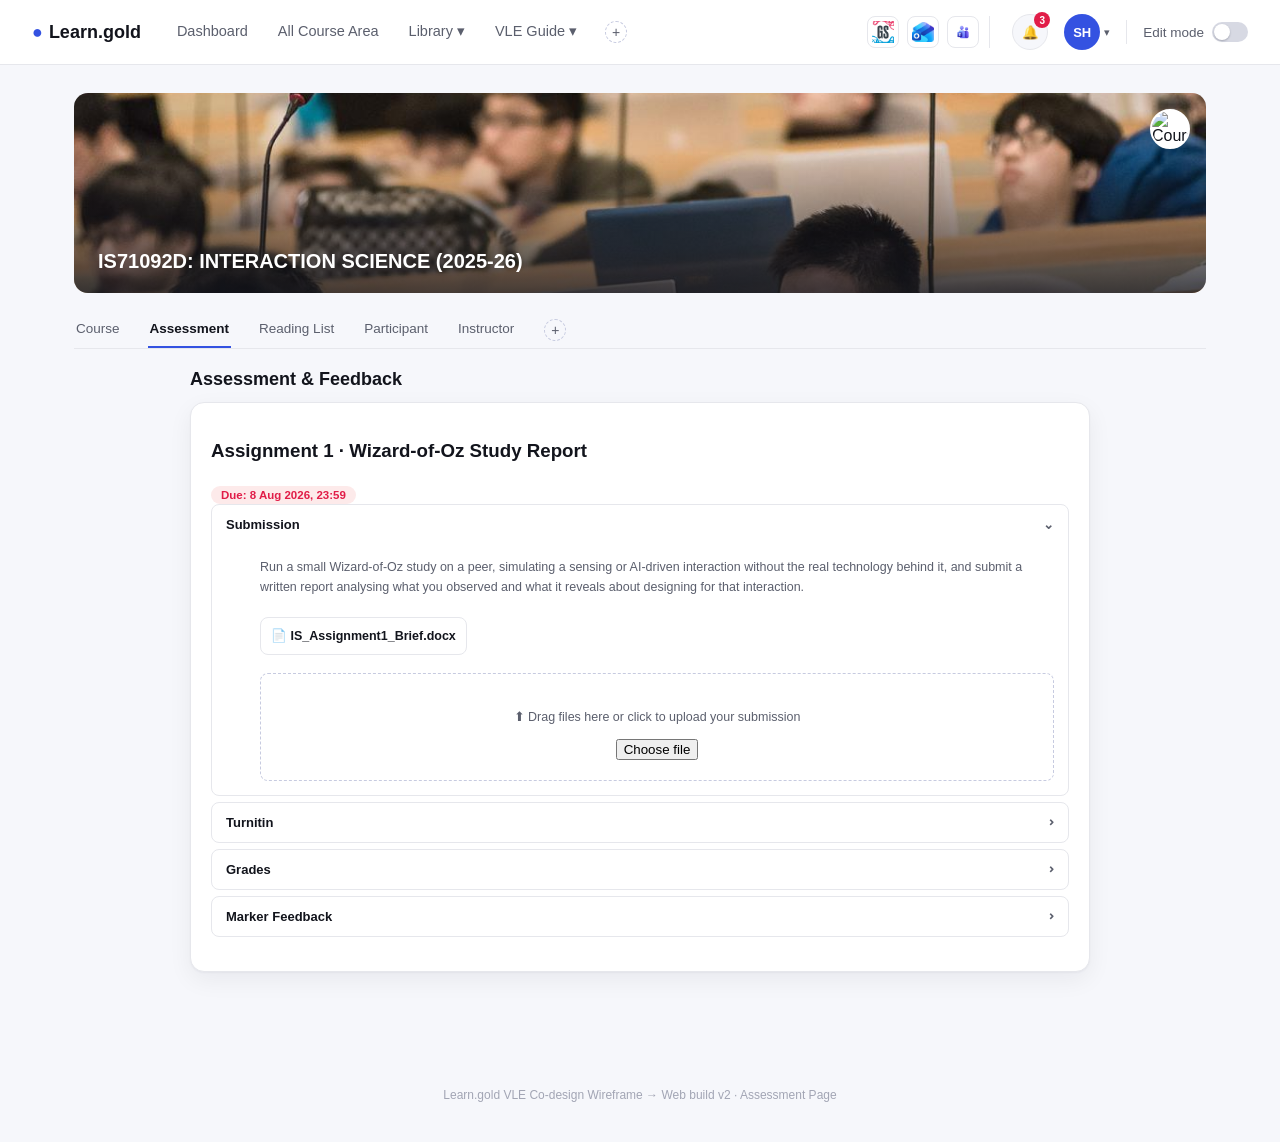
==== commit d7b8f32c: "Replace dead picsum.photos placeholders with local course images picsum.photos was returning 503/522" ====
--- a/v3-assignment-is.html
+++ b/v3-assignment-is.html
@@ -64,7 +64,7 @@
 
 <div class="page">
 
-  <div class="hero-banner" style="background-image:url('https://picsum.photos/seed/interaction1/1200/400')">
+  <div class="hero-banner" style="background-image:url('assets/course-images/interaction1-1200x400.jpg')">
     <div class="instructor"><img src="https://i.pravatar.cc/80?img=32" alt="Course lead"></div>
     <div class="hero-text">
       <h1>IS71092D: INTERACTION SCIENCE (2025-26)</h1>
